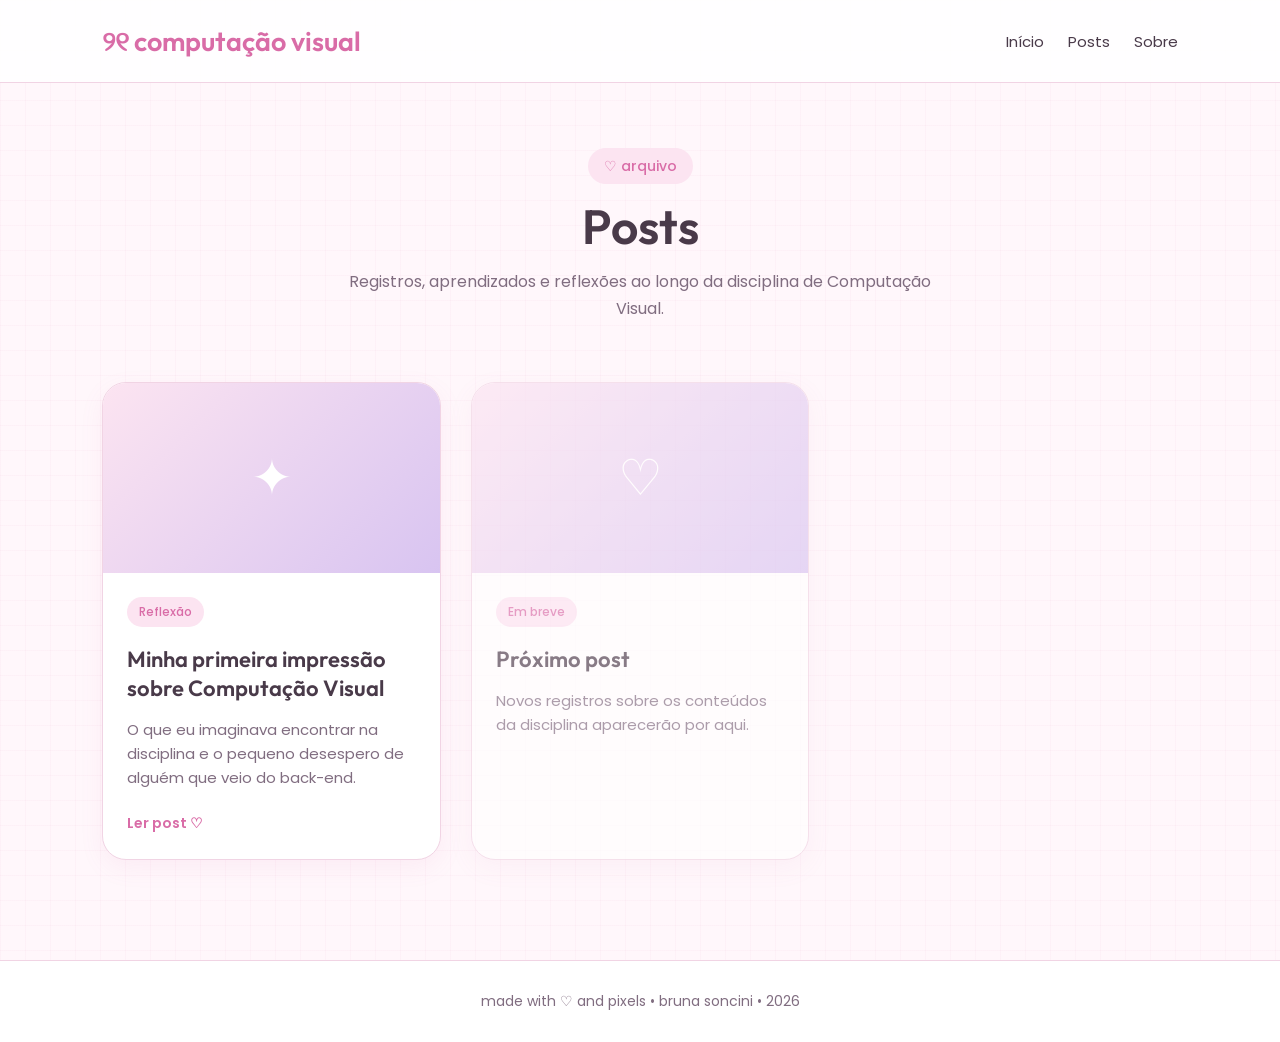
==== posts.html @ 9edf7190 "adiciona secoes de posts e sobre" ====
<!DOCTYPE html>
<html lang="pt-BR">

<head>
    <meta charset="UTF-8">
    <meta name="viewport" content="width=device-width, initial-scale=1.0">

    <title>Posts</title>

    <link rel="stylesheet" href="css/style.css">
</head>

<body>

    <header>
        <h1>୨୧ computação visual</h1>

        <nav>
            <a href="index.html">Início</a>
            <a href="posts.html">Posts</a>
            <a href="sobre.html">Sobre</a>
        </nav>
    </header>


    <main class="posts-page">

        <section class="posts-header">

            <span class="tag">
                ♡ arquivo
            </span>

            <h1>Posts</h1>

            <p>
                Registros, aprendizados e reflexões ao longo da
                disciplina de Computação Visual.
            </p>

        </section>


        <section class="all-posts">

            <div class="posts-grid">

                <!-- POST 01 -->
                <article class="post-card">

                    <div class="post-image">
                        <span>✦</span>
                    </div>

                    <div class="post-content">

                        <span class="post-category">
                            Reflexão
                        </span>

                        <h3>
                            Minha primeira impressão sobre Computação Visual
                        </h3>

                        <p>
                            O que eu imaginava encontrar na disciplina e o pequeno
                            desespero de alguém que veio do back-end.
                        </p>

                        <a href="posts/o-que-eh.html">
                            Ler post ♡
                        </a>

                    </div>

                </article>


                <!-- FUTURO POST -->
                <article class="post-card post-card-placeholder">

                    <div class="post-image">
                        <span>♡</span>
                    </div>

                    <div class="post-content">

                        <span class="post-category">
                            Em breve
                        </span>

                        <h3>
                            Próximo post
                        </h3>

                        <p>
                            Novos registros sobre os conteúdos da disciplina
                            aparecerão por aqui.
                        </p>

                    </div>

                </article>

            </div>

        </section>

    </main>


    <footer>
        <p>
            made with ♡ and pixels • bruna soncini • 2026
        </p>
    </footer>

</body>

</html>
---- css/style.css ----
@import url('https://fonts.googleapis.com/css2?family=Outfit:wght@400;500;600;700&family=Poppins:wght@300;400;500;600&display=swap');


/* -------------------- */
/* CORES */
/* -------------------- */

:root {
    --background: #fff7fb;
    --surface: #ffffff;

    --pink-light: #fce4f1;
    --pink: #f3a6cd;
    --pink-dark: #d96ca7;

    --lilac: #d8c4f1;
    --purple: #765477;

    --text: #493a49;
    --text-light: #806d80;

    --border: #f1d4e4;
}


/* -------------------- */
/* CONFIGURAÇÕES GERAIS */
/* -------------------- */

* {
    box-sizing: border-box;
}

html {
    scroll-behavior: smooth;
}

body {
    margin: 0;

    font-family: 'Poppins', sans-serif;

    background-color: var(--background);
    color: var(--text);

    background-image:
        linear-gradient(rgba(217, 108, 167, 0.04) 1px,
            transparent 1px),
        linear-gradient(90deg,
            rgba(217, 108, 167, 0.04) 1px,
            transparent 1px);

    background-size: 25px 25px;
}

main {
    margin: 0;
    padding: 0;

    width: 100%;
}


/* -------------------- */
/* TÍTULOS */
/* -------------------- */

h1,
h2,
h3 {
    font-family: 'Outfit', sans-serif;
}


/* -------------------- */
/* HEADER */
/* -------------------- */

header {
    display: flex;

    justify-content: space-between;
    align-items: center;

    padding: 24px 8%;

    background-color: rgba(255, 255, 255, 0.9);

    border-bottom: 1px solid var(--border);
}

header h1 {
    margin: 0;

    font-family: 'Outfit', sans-serif;

    color: var(--pink-dark);

    font-size: 27px;
    font-weight: 600;
}


/* -------------------- */
/* MENU */
/* -------------------- */

nav {
    display: flex;

    gap: 24px;
}

nav a {
    color: var(--text);

    text-decoration: none;

    font-size: 15px;
    font-weight: 400;

    transition: 0.2s;
}

nav a:hover {
    color: var(--pink-dark);
}


/* -------------------- */
/* HERO */
/* -------------------- */

.hero {
    width: 100%;

    min-height: 65vh;

    display: flex;

    flex-direction: column;

    justify-content: center;
    align-items: center;

    text-align: center;

    padding: 80px 20px;

    background: transparent;
}


/* -------------------- */
/* TAG */
/* -------------------- */

.tag {
    padding: 8px 16px;

    background-color: var(--pink-light);

    color: var(--pink-dark);

    border-radius: 30px;

    font-size: 14px;
    font-weight: 500;
}


/* -------------------- */
/* TÍTULO PRINCIPAL */
/* -------------------- */

.hero h2 {
    max-width: 750px;

    margin: 24px 0 10px;

    font-family: 'Outfit', sans-serif;

    font-size: 50px;
    font-weight: 600;

    line-height: 1.15;

    color: var(--text);
}


/* -------------------- */
/* BOTÃO */
/* -------------------- */

.button {
    display: inline-block;

    margin-top: 24px;

    padding: 12px 26px;

    background-color: var(--pink);

    color: white;

    text-decoration: none;

    border-radius: 30px;

    font-size: 15px;
    font-weight: 500;

    transition: 0.2s;
}

.button:hover {
    background-color: var(--pink-dark);

    transform: translateY(-2px);
}


/* -------------------- */
/* POSTS */
/* -------------------- */

.posts-section {
    padding: 80px 8%;
}


/* -------------------- */
/* TÍTULO DOS POSTS */
/* -------------------- */

.section-title {
    display: flex;

    justify-content: center;
    align-items: center;

    gap: 12px;

    margin-bottom: 40px;

    color: var(--pink-dark);
}

.section-title h2 {
    margin: 0;

    font-family: 'Outfit', sans-serif;

    font-size: 32px;
    font-weight: 600;
}


/* -------------------- */
/* GRID DOS POSTS */
/* -------------------- */

.posts-grid {
    display: grid;

    grid-template-columns: repeat(3, 1fr);

    gap: 30px;

    max-width: 1200px;

    margin: auto;
}


/* -------------------- */
/* CARD */
/* -------------------- */

.post-card {
    background-color: var(--surface);

    border: 1px solid var(--border);

    border-radius: 24px;

    overflow: hidden;

    box-shadow:
        0 8px 25px rgba(217, 108, 167, 0.08);

    transition: 0.3s;
}

.post-card:hover {
    transform: translateY(-6px);

    box-shadow:
        0 12px 35px rgba(217, 108, 167, 0.15);
}


/* -------------------- */
/* IMAGEM DO CARD */
/* -------------------- */

.post-image {
    height: 190px;

    display: flex;

    justify-content: center;
    align-items: center;

    background:
        linear-gradient(135deg,
            var(--pink-light),
            var(--lilac));

    font-size: 50px;

    color: white;
}


/* -------------------- */
/* CONTEÚDO DO CARD */
/* -------------------- */

.post-content {
    padding: 24px;
}

.post-category {
    display: inline-block;

    margin-bottom: 10px;

    padding: 6px 12px;

    background-color: var(--pink-light);

    color: var(--pink-dark);

    border-radius: 20px;

    font-size: 12px;
    font-weight: 500;
}

.post-content h3 {
    margin: 8px 0 12px;

    font-family: 'Outfit', sans-serif;

    font-size: 22px;
    font-weight: 600;

    line-height: 1.3;
}

.post-content p {
    color: var(--text-light);

    line-height: 1.6;

    font-size: 15px;
    font-weight: 400;
}

.post-content a {
    display: inline-block;

    margin-top: 8px;

    color: var(--pink-dark);

    text-decoration: none;

    font-size: 14px;
    font-weight: 600;
}

.post-content a:hover {
    text-decoration: underline;
}


/* -------------------- */
/* FOOTER */
/* -------------------- */

footer {
    padding: 30px 20px;

    text-align: center;

    background-color: var(--surface);

    border-top: 1px solid var(--border);

    color: var(--text-light);

    font-size: 14px;
}

footer p {
    margin: 0;
}

/* -------------------- */
/* PÁGINA DE POST */
/* -------------------- */

.post-page {
    width: 100%;

    padding: 70px 20px 100px;
}

.post {
    max-width: 850px;

    margin: 0 auto;
}


/* -------------------- */
/* CABEÇALHO DO POST */
/* -------------------- */

.post-header {
    text-align: center;

    margin-bottom: 40px;
}

.post-header .post-category {
    margin-bottom: 20px;
}

.post-header h1 {
    max-width: 750px;

    margin: 10px auto 15px;

    font-family: 'Outfit', sans-serif;

    font-size: 46px;
    font-weight: 600;

    line-height: 1.15;

    color: var(--text);
}

.post-date {
    margin: 0;

    color: var(--text-light);

    font-size: 14px;
}


/* -------------------- */
/* CAPA DO POST */
/* -------------------- */

.post-cover {
    width: 100%;
    height: 350px;

    display: flex;
    justify-content: center;
    align-items: center;

    margin-bottom: 45px;

    background:
        linear-gradient(135deg,
            var(--pink-light),
            var(--lilac));

    border: 1px solid var(--border);
    border-radius: 28px;

    color: white;

    font-size: 80px;
}


/* -------------------- */
/* CONTEÚDO DO POST */
/* -------------------- */

.post-body {
    padding: 45px;

    background-color: var(--surface);

    border: 1px solid var(--border);
    border-radius: 28px;

    box-shadow:
        0 8px 30px rgba(217, 108, 167, 0.08);
}

.post-body p {
    margin: 0 0 24px;

    color: var(--text);

    font-size: 16px;

    line-height: 1.9;
}

.post-body h2 {
    margin: 42px 0 16px;

    font-family: 'Outfit', sans-serif;

    font-size: 27px;
    font-weight: 600;

    color: var(--text);
}

.post-body ul {
    margin: 0 0 30px;

    padding-left: 25px;
}

.post-body li {
    margin-bottom: 10px;

    line-height: 1.7;

    color: var(--text);
}


/* -------------------- */
/* DESTAQUE */
/* -------------------- */

.post-highlight {
    margin: 35px 0;

    padding: 22px 25px;

    background-color: var(--pink-light);

    border-left: 4px solid var(--pink-dark);

    border-radius: 12px;

    color: var(--text);

    line-height: 1.7;
}

.post-highlight strong {
    color: var(--pink-dark);
}


/* -------------------- */
/* VOLTAR */
/* -------------------- */

.back-link {
    display: inline-block;

    margin-top: 30px;

    color: var(--pink-dark);

    text-decoration: none;

    font-weight: 600;

    transition: 0.2s;
}

.back-link:hover {
    transform: translateX(-3px);
}

/* -------------------- */
/* PÁGINA DE POSTS */
/* -------------------- */

.posts-page {
    min-height: 80vh;

    padding: 70px 8% 100px;
}


/* CABEÇALHO */

.posts-header {
    max-width: 700px;

    margin: 0 auto 60px;

    text-align: center;
}

.posts-header h1 {
    margin: 18px 0 12px;

    font-family: 'Outfit', sans-serif;

    font-size: 48px;
    font-weight: 600;

    color: var(--text);
}

.posts-header p {
    max-width: 600px;

    margin: auto;

    color: var(--text-light);

    font-size: 16px;

    line-height: 1.7;
}


/* ÁREA COM TODOS OS POSTS */

.all-posts {
    max-width: 1200px;

    margin: auto;
}


/* CARD DE POST QUE AINDA NÃO EXISTE */

.post-card-placeholder {
    opacity: 0.65;
}

.post-card-placeholder:hover {
    transform: none;

    box-shadow:
        0 8px 25px rgba(217, 108, 167, 0.08);
}


/* -------------------- */
/* PÁGINA SOBRE */
/* -------------------- */

.about-page {
    min-height: 80vh;

    display: flex;
    justify-content: center;
    align-items: center;

    padding: 80px 20px 100px;
}


/* CONTAINER PRINCIPAL */

.about-container {
    width: 100%;
    max-width: 950px;

    display: grid;
    grid-template-columns: 260px 1fr;

    background-color: var(--surface);

    border: 1px solid var(--border);
    border-radius: 30px;

    overflow: hidden;

    box-shadow:
        0 10px 35px rgba(217, 108, 167, 0.09);
}


/* -------------------- */
/* DECORAÇÃO LATERAL */
/* -------------------- */

.about-decoration {
    min-height: 520px;

    display: flex;
    justify-content: center;
    align-items: center;

    background:
        linear-gradient(135deg,
            var(--pink-light),
            var(--lilac));

    color: white;

    font-size: 90px;
}


/* -------------------- */
/* CONTEÚDO */
/* -------------------- */

.about-content {
    padding: 55px;
}

.about-content h1 {
    margin: 20px 0 25px;

    font-family: 'Outfit', sans-serif;

    font-size: 42px;
    font-weight: 600;

    color: var(--text);
}

.about-content p {
    margin: 0 0 20px;

    color: var(--text);

    font-size: 15px;

    line-height: 1.8;
}


/* -------------------- */
/* DESTAQUE */
/* -------------------- */

.about-highlight {
    display: flex;
    align-items: flex-start;

    gap: 15px;

    margin-top: 35px;

    padding: 22px;

    background-color: var(--pink-light);

    border-radius: 18px;
}

.about-highlight span {
    color: var(--pink-dark);

    font-size: 20px;
}

.about-highlight p {
    margin: 0;

    color: var(--text);

    font-size: 14px;

    line-height: 1.7;
}


/* -------------------- */
/* RESPONSIVIDADE */
/* -------------------- */

@media (max-width: 900px) {

    .posts-grid {
        grid-template-columns: repeat(2, 1fr);
    }

    .hero h2 {
        font-size: 40px;
    }

}


@media (max-width: 600px) {

    header {
        flex-direction: column;

        gap: 16px;

        padding: 20px;
    }

    nav {
        gap: 16px;
    }

    .hero {
        min-height: 55vh;

        padding: 60px 20px;
    }

    .hero h2 {
        font-size: 32px;
    }

    .posts-section {
        padding: 60px 20px;
    }

    .posts-grid {
        grid-template-columns: 1fr;
    }

    .section-title h2 {
        font-size: 27px;
    }

    .post-page {
        padding: 50px 20px 70px;
    }

    .post-header h1 {
        font-size: 34px;
    }

    .post-cover {
        height: 230px;

        font-size: 60px;
    }

    .post-body {
        padding: 28px 22px;
    }

    .post-body h2 {
        font-size: 24px;
    }

    .posts-page {
        padding: 50px 20px 70px;
    }

    .posts-header {
        margin-bottom: 40px;
    }

    .posts-header h1 {
        font-size: 38px;
    }

    .about-page {
        padding: 50px 20px 70px;
    }

    .about-container {
        grid-template-columns: 1fr;
    }

    .about-decoration {
        min-height: 180px;

        font-size: 65px;
    }

    .about-content {
        padding: 35px 25px;
    }

    .about-content h1 {
        font-size: 34px;
    }

}
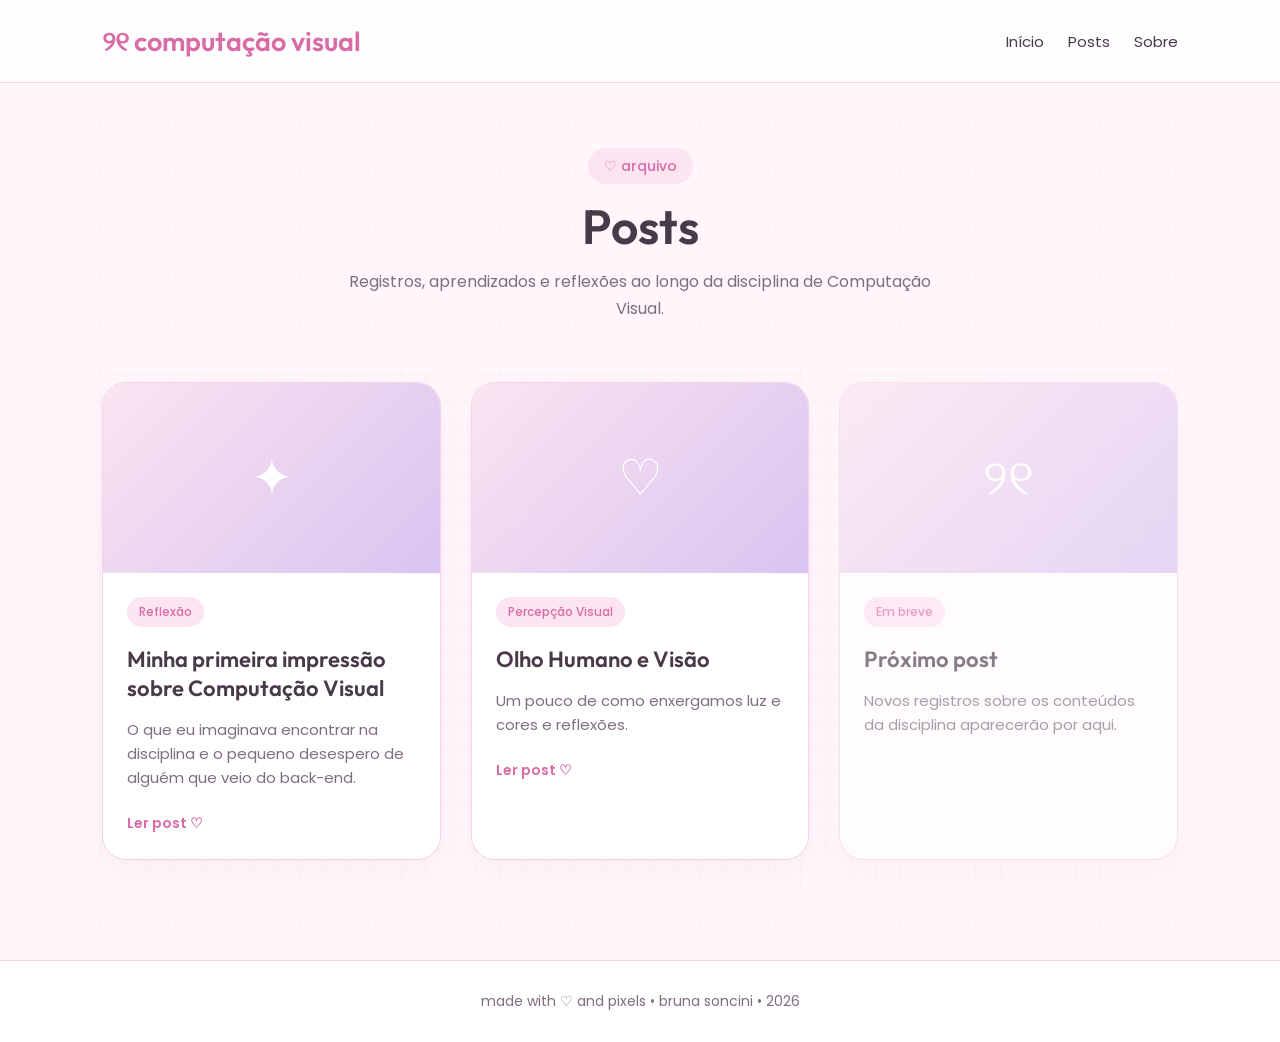
==== commit 37e19d48: "post 2" ====
--- a/posts.html
+++ b/posts.html
@@ -75,12 +75,41 @@
 
                 </article>
 
+                <!-- POST 02 -->
+                <article class="post-card">
+
+                    <div class="post-image">
+                        <span>♡</span>
+                    </div>
+
+                    <div class="post-content">
+
+                        <span class="post-category">
+                            Percepção Visual
+                        </span>
+
+                        <h3>
+                            Olho Humano e Visão
+                        </h3>
+
+                        <p>
+                            Um pouco de como enxergamos luz e cores e reflexões.
+                        </p>
+
+                        <a href="posts/olho-humano-e-visao.html">
+                            Ler post ♡
+                        </a>
+
+                    </div>
+
+                </article>
+
 
                 <!-- FUTURO POST -->
                 <article class="post-card post-card-placeholder">
 
                     <div class="post-image">
-                        <span>♡</span>
+                        <span>୨୧</span>
                     </div>
 
                     <div class="post-content">
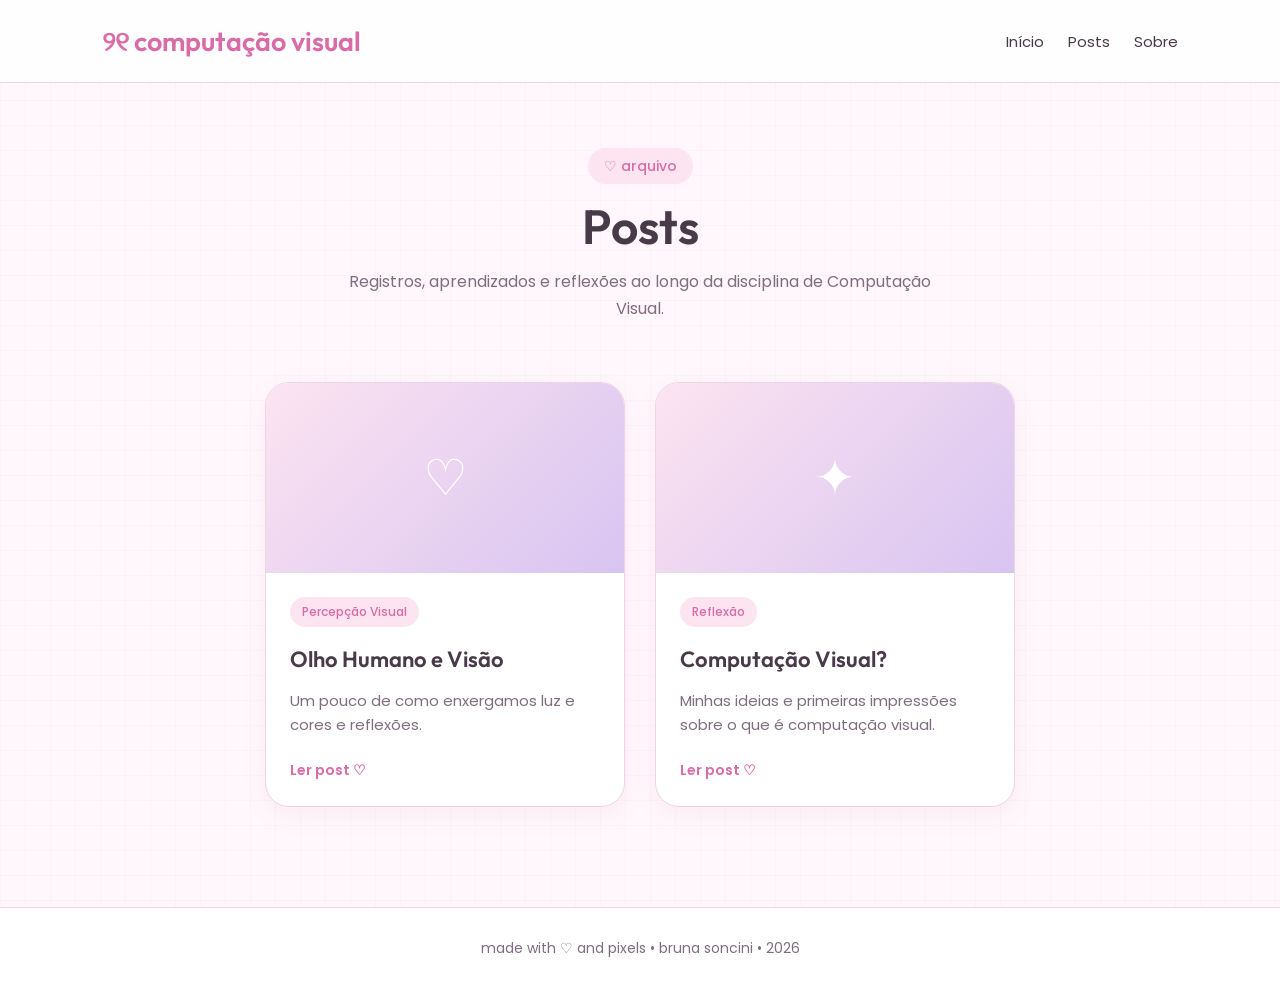
==== commit 21111b91: "automatiza os cards de posts" ====
--- a/posts.html
+++ b/posts.html
@@ -45,91 +45,8 @@
 
             <div class="posts-grid">
 
-                <!-- POST 01 -->
-                <article class="post-card">
-
-                    <div class="post-image">
-                        <span>✦</span>
-                    </div>
-
-                    <div class="post-content">
-
-                        <span class="post-category">
-                            Reflexão
-                        </span>
-
-                        <h3>
-                            Minha primeira impressão sobre Computação Visual
-                        </h3>
-
-                        <p>
-                            O que eu imaginava encontrar na disciplina e o pequeno
-                            desespero de alguém que veio do back-end.
-                        </p>
-
-                        <a href="posts/o-que-eh.html">
-                            Ler post ♡
-                        </a>
-
-                    </div>
-
-                </article>
-
-                <!-- POST 02 -->
-                <article class="post-card">
-
-                    <div class="post-image">
-                        <span>♡</span>
-                    </div>
-
-                    <div class="post-content">
-
-                        <span class="post-category">
-                            Percepção Visual
-                        </span>
-
-                        <h3>
-                            Olho Humano e Visão
-                        </h3>
-
-                        <p>
-                            Um pouco de como enxergamos luz e cores e reflexões.
-                        </p>
-
-                        <a href="posts/olho-humano-e-visao.html">
-                            Ler post ♡
-                        </a>
-
-                    </div>
-
-                </article>
-
-
-                <!-- FUTURO POST -->
-                <article class="post-card post-card-placeholder">
-
-                    <div class="post-image">
-                        <span>୨୧</span>
-                    </div>
-
-                    <div class="post-content">
-
-                        <span class="post-category">
-                            Em breve
-                        </span>
-
-                        <h3>
-                            Próximo post
-                        </h3>
-
-                        <p>
-                            Novos registros sobre os conteúdos da disciplina
-                            aparecerão por aqui.
-                        </p>
-
-                    </div>
-
-                </article>
+                <div class="posts-grid" id="posts-grid">
+                </div>
 
             </div>
 
@@ -144,6 +61,8 @@
         </p>
     </footer>
 
+    <script src="js/posts.js"></script>
+
 </body>
 
 </html>
--- a/css/style.css
+++ b/css/style.css
@@ -2,7 +2,7 @@
 
 
 /* -------------------- */
-/* CORES */
+/* VARIÁVEIS */
 /* -------------------- */
 
 :root {
@@ -20,6 +20,16 @@
     --text-light: #806d80;
 
     --border: #f1d4e4;
+
+    --gradient: linear-gradient(135deg,
+            var(--pink-light),
+            var(--lilac));
+
+    --shadow:
+        0 8px 25px rgba(217, 108, 167, 0.08);
+
+    --shadow-hover:
+        0 12px 35px rgba(217, 108, 167, 0.15);
 }
 
 
@@ -54,16 +64,8 @@
 }
 
 main {
-    margin: 0;
-    padding: 0;
-
     width: 100%;
 }
-
-
-/* -------------------- */
-/* TÍTULOS */
-/* -------------------- */
 
 h1,
 h2,
@@ -78,7 +80,6 @@
 
 header {
     display: flex;
-
     justify-content: space-between;
     align-items: center;
 
@@ -92,8 +93,6 @@
 header h1 {
     margin: 0;
 
-    font-family: 'Outfit', sans-serif;
-
     color: var(--pink-dark);
 
     font-size: 27px;
@@ -107,7 +106,6 @@
 
 nav {
     display: flex;
-
     gap: 24px;
 }
 
@@ -117,7 +115,6 @@
     text-decoration: none;
 
     font-size: 15px;
-    font-weight: 400;
 
     transition: 0.2s;
 }
@@ -132,12 +129,9 @@
 /* -------------------- */
 
 .hero {
-    width: 100%;
-
     min-height: 65vh;
 
     display: flex;
-
     flex-direction: column;
 
     justify-content: center;
@@ -146,8 +140,19 @@
     text-align: center;
 
     padding: 80px 20px;
-
-    background: transparent;
+}
+
+.hero h2 {
+    max-width: 750px;
+
+    margin: 24px 0 10px;
+
+    font-size: 50px;
+    font-weight: 600;
+
+    line-height: 1.15;
+
+    color: var(--text);
 }
 
 
@@ -159,7 +164,6 @@
     padding: 8px 16px;
 
     background-color: var(--pink-light);
-
     color: var(--pink-dark);
 
     border-radius: 30px;
@@ -170,26 +174,6 @@
 
 
 /* -------------------- */
-/* TÍTULO PRINCIPAL */
-/* -------------------- */
-
-.hero h2 {
-    max-width: 750px;
-
-    margin: 24px 0 10px;
-
-    font-family: 'Outfit', sans-serif;
-
-    font-size: 50px;
-    font-weight: 600;
-
-    line-height: 1.15;
-
-    color: var(--text);
-}
-
-
-/* -------------------- */
 /* BOTÃO */
 /* -------------------- */
 
@@ -201,7 +185,6 @@
     padding: 12px 26px;
 
     background-color: var(--pink);
-
     color: white;
 
     text-decoration: none;
@@ -222,18 +205,13 @@
 
 
 /* -------------------- */
-/* POSTS */
+/* SEÇÃO DE POSTS */
 /* -------------------- */
 
 .posts-section {
     padding: 80px 8%;
 }
 
-
-/* -------------------- */
-/* TÍTULO DOS POSTS */
-/* -------------------- */
-
 .section-title {
     display: flex;
 
@@ -250,27 +228,28 @@
 .section-title h2 {
     margin: 0;
 
-    font-family: 'Outfit', sans-serif;
-
     font-size: 32px;
     font-weight: 600;
 }
 
 
 /* -------------------- */
-/* GRID DOS POSTS */
+/* LISTA DOS POSTS */
 /* -------------------- */
 
 .posts-grid {
-    display: grid;
-
-    grid-template-columns: repeat(3, 1fr);
+    display: flex;
+    flex-wrap: wrap;
+
+    justify-content: center;
+    align-items: stretch;
 
     gap: 30px;
 
+    width: 100%;
     max-width: 1200px;
 
-    margin: auto;
+    margin: 0 auto;
 }
 
 
@@ -279,16 +258,19 @@
 /* -------------------- */
 
 .post-card {
+    width: 100%;
+    max-width: 360px;
+
+    flex: 0 1 360px;
+
     background-color: var(--surface);
 
     border: 1px solid var(--border);
-
     border-radius: 24px;
 
     overflow: hidden;
 
-    box-shadow:
-        0 8px 25px rgba(217, 108, 167, 0.08);
+    box-shadow: var(--shadow);
 
     transition: 0.3s;
 }
@@ -296,8 +278,7 @@
 .post-card:hover {
     transform: translateY(-6px);
 
-    box-shadow:
-        0 12px 35px rgba(217, 108, 167, 0.15);
+    box-shadow: var(--shadow-hover);
 }
 
 
@@ -313,14 +294,11 @@
     justify-content: center;
     align-items: center;
 
-    background:
-        linear-gradient(135deg,
-            var(--pink-light),
-            var(--lilac));
+    background: var(--gradient);
+
+    color: white;
 
     font-size: 50px;
-
-    color: white;
 }
 
 
@@ -335,38 +313,40 @@
 .post-category {
     display: inline-block;
 
+    max-width: 100%;
+
     margin-bottom: 10px;
 
     padding: 6px 12px;
 
     background-color: var(--pink-light);
-
     color: var(--pink-dark);
 
     border-radius: 20px;
 
     font-size: 12px;
     font-weight: 500;
+
+    overflow-wrap: break-word;
 }
 
 .post-content h3 {
     margin: 8px 0 12px;
 
-    font-family: 'Outfit', sans-serif;
-
     font-size: 22px;
     font-weight: 600;
 
     line-height: 1.3;
+
+    overflow-wrap: break-word;
 }
 
 .post-content p {
     color: var(--text-light);
 
+    font-size: 15px;
+
     line-height: 1.6;
-
-    font-size: 15px;
-    font-weight: 400;
 }
 
 .post-content a {
@@ -409,13 +389,12 @@
     margin: 0;
 }
 
+
 /* -------------------- */
 /* PÁGINA DE POST */
 /* -------------------- */
 
 .post-page {
-    width: 100%;
-
     padding: 70px 20px 100px;
 }
 
@@ -426,14 +405,12 @@
 }
 
 
-/* -------------------- */
 /* CABEÇALHO DO POST */
-/* -------------------- */
 
 .post-header {
+    margin-bottom: 40px;
+
     text-align: center;
-
-    margin-bottom: 40px;
 }
 
 .post-header .post-category {
@@ -445,8 +422,6 @@
 
     margin: 10px auto 15px;
 
-    font-family: 'Outfit', sans-serif;
-
     font-size: 46px;
     font-weight: 600;
 
@@ -464,24 +439,20 @@
 }
 
 
-/* -------------------- */
 /* CAPA DO POST */
-/* -------------------- */
 
 .post-cover {
     width: 100%;
     height: 350px;
 
     display: flex;
+
     justify-content: center;
     align-items: center;
 
     margin-bottom: 45px;
 
-    background:
-        linear-gradient(135deg,
-            var(--pink-light),
-            var(--lilac));
+    background: var(--gradient);
 
     border: 1px solid var(--border);
     border-radius: 28px;
@@ -492,9 +463,7 @@
 }
 
 
-/* -------------------- */
 /* CONTEÚDO DO POST */
-/* -------------------- */
 
 .post-body {
     padding: 45px;
@@ -521,8 +490,6 @@
 .post-body h2 {
     margin: 42px 0 16px;
 
-    font-family: 'Outfit', sans-serif;
-
     font-size: 27px;
     font-weight: 600;
 
@@ -538,14 +505,14 @@
 .post-body li {
     margin-bottom: 10px;
 
+    color: var(--text);
+
     line-height: 1.7;
-
-    color: var(--text);
-}
-
-
-/* -------------------- */
-/* DESTAQUE */
+}
+
+
+/* -------------------- */
+/* DESTAQUE DO POST */
 /* -------------------- */
 
 .post-highlight {
@@ -556,7 +523,6 @@
     background-color: var(--pink-light);
 
     border-left: 4px solid var(--pink-dark);
-
     border-radius: 12px;
 
     color: var(--text);
@@ -591,6 +557,7 @@
     transform: translateX(-3px);
 }
 
+
 /* -------------------- */
 /* PÁGINA DE POSTS */
 /* -------------------- */
@@ -601,9 +568,6 @@
     padding: 70px 8% 100px;
 }
 
-
-/* CABEÇALHO */
-
 .posts-header {
     max-width: 700px;
 
@@ -615,8 +579,6 @@
 .posts-header h1 {
     margin: 18px 0 12px;
 
-    font-family: 'Outfit', sans-serif;
-
     font-size: 48px;
     font-weight: 600;
 
@@ -635,9 +597,6 @@
     line-height: 1.7;
 }
 
-
-/* ÁREA COM TODOS OS POSTS */
-
 .all-posts {
     max-width: 1200px;
 
@@ -645,20 +604,6 @@
 }
 
 
-/* CARD DE POST QUE AINDA NÃO EXISTE */
-
-.post-card-placeholder {
-    opacity: 0.65;
-}
-
-.post-card-placeholder:hover {
-    transform: none;
-
-    box-shadow:
-        0 8px 25px rgba(217, 108, 167, 0.08);
-}
-
-
 /* -------------------- */
 /* PÁGINA SOBRE */
 /* -------------------- */
@@ -667,20 +612,19 @@
     min-height: 80vh;
 
     display: flex;
+
     justify-content: center;
     align-items: center;
 
     padding: 80px 20px 100px;
 }
-
-
-/* CONTAINER PRINCIPAL */
 
 .about-container {
     width: 100%;
     max-width: 950px;
 
     display: grid;
+
     grid-template-columns: 260px 1fr;
 
     background-color: var(--surface);
@@ -695,21 +639,17 @@
 }
 
 
-/* -------------------- */
 /* DECORAÇÃO LATERAL */
-/* -------------------- */
 
 .about-decoration {
     min-height: 520px;
 
     display: flex;
+
     justify-content: center;
     align-items: center;
 
-    background:
-        linear-gradient(135deg,
-            var(--pink-light),
-            var(--lilac));
+    background: var(--gradient);
 
     color: white;
 
@@ -717,9 +657,7 @@
 }
 
 
-/* -------------------- */
 /* CONTEÚDO */
-/* -------------------- */
 
 .about-content {
     padding: 55px;
@@ -728,8 +666,6 @@
 .about-content h1 {
     margin: 20px 0 25px;
 
-    font-family: 'Outfit', sans-serif;
-
     font-size: 42px;
     font-weight: 600;
 
@@ -747,9 +683,7 @@
 }
 
 
-/* -------------------- */
 /* DESTAQUE */
-/* -------------------- */
 
 .about-highlight {
     display: flex;
@@ -789,10 +723,6 @@
 
 @media (max-width: 900px) {
 
-    .posts-grid {
-        grid-template-columns: repeat(2, 1fr);
-    }
-
     .hero h2 {
         font-size: 40px;
     }
@@ -828,8 +758,10 @@
         padding: 60px 20px;
     }
 
-    .posts-grid {
-        grid-template-columns: 1fr;
+    .post-card {
+        max-width: 100%;
+
+        flex-basis: 100%;
     }
 
     .section-title h2 {
